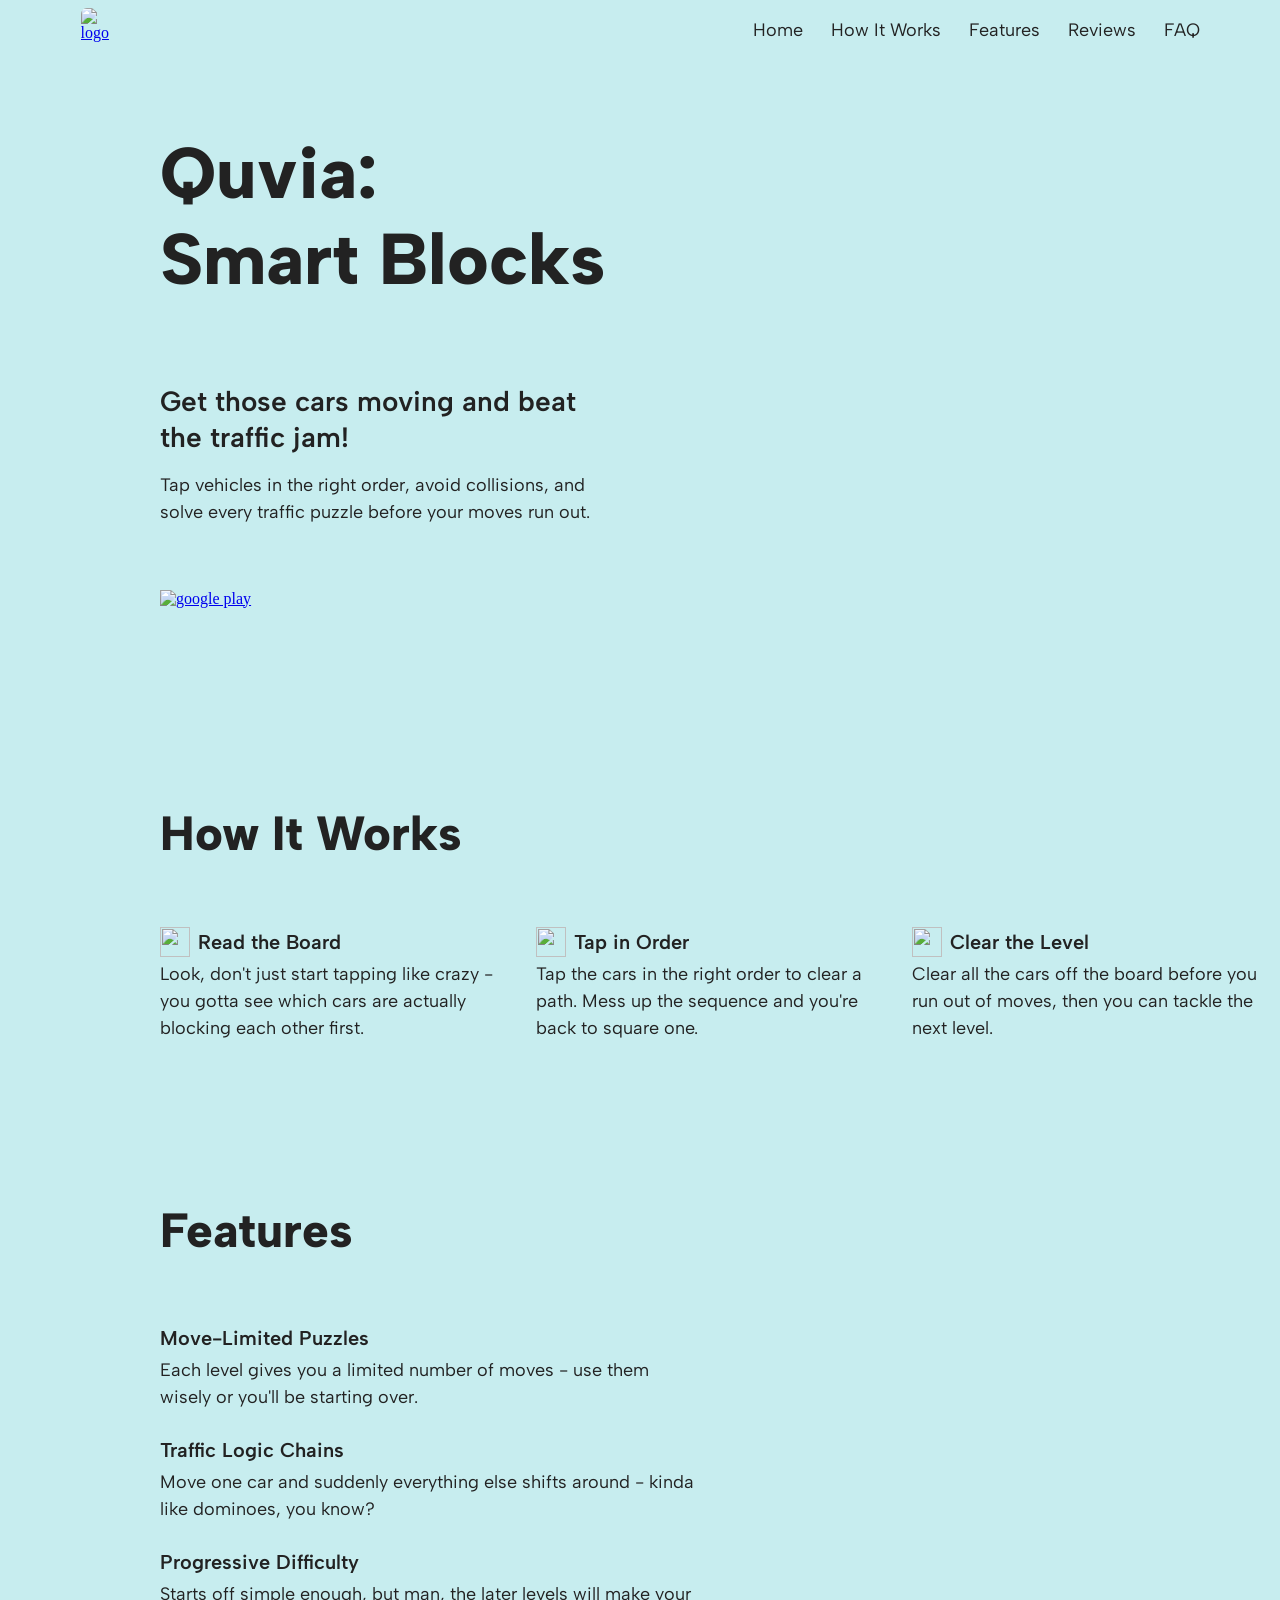
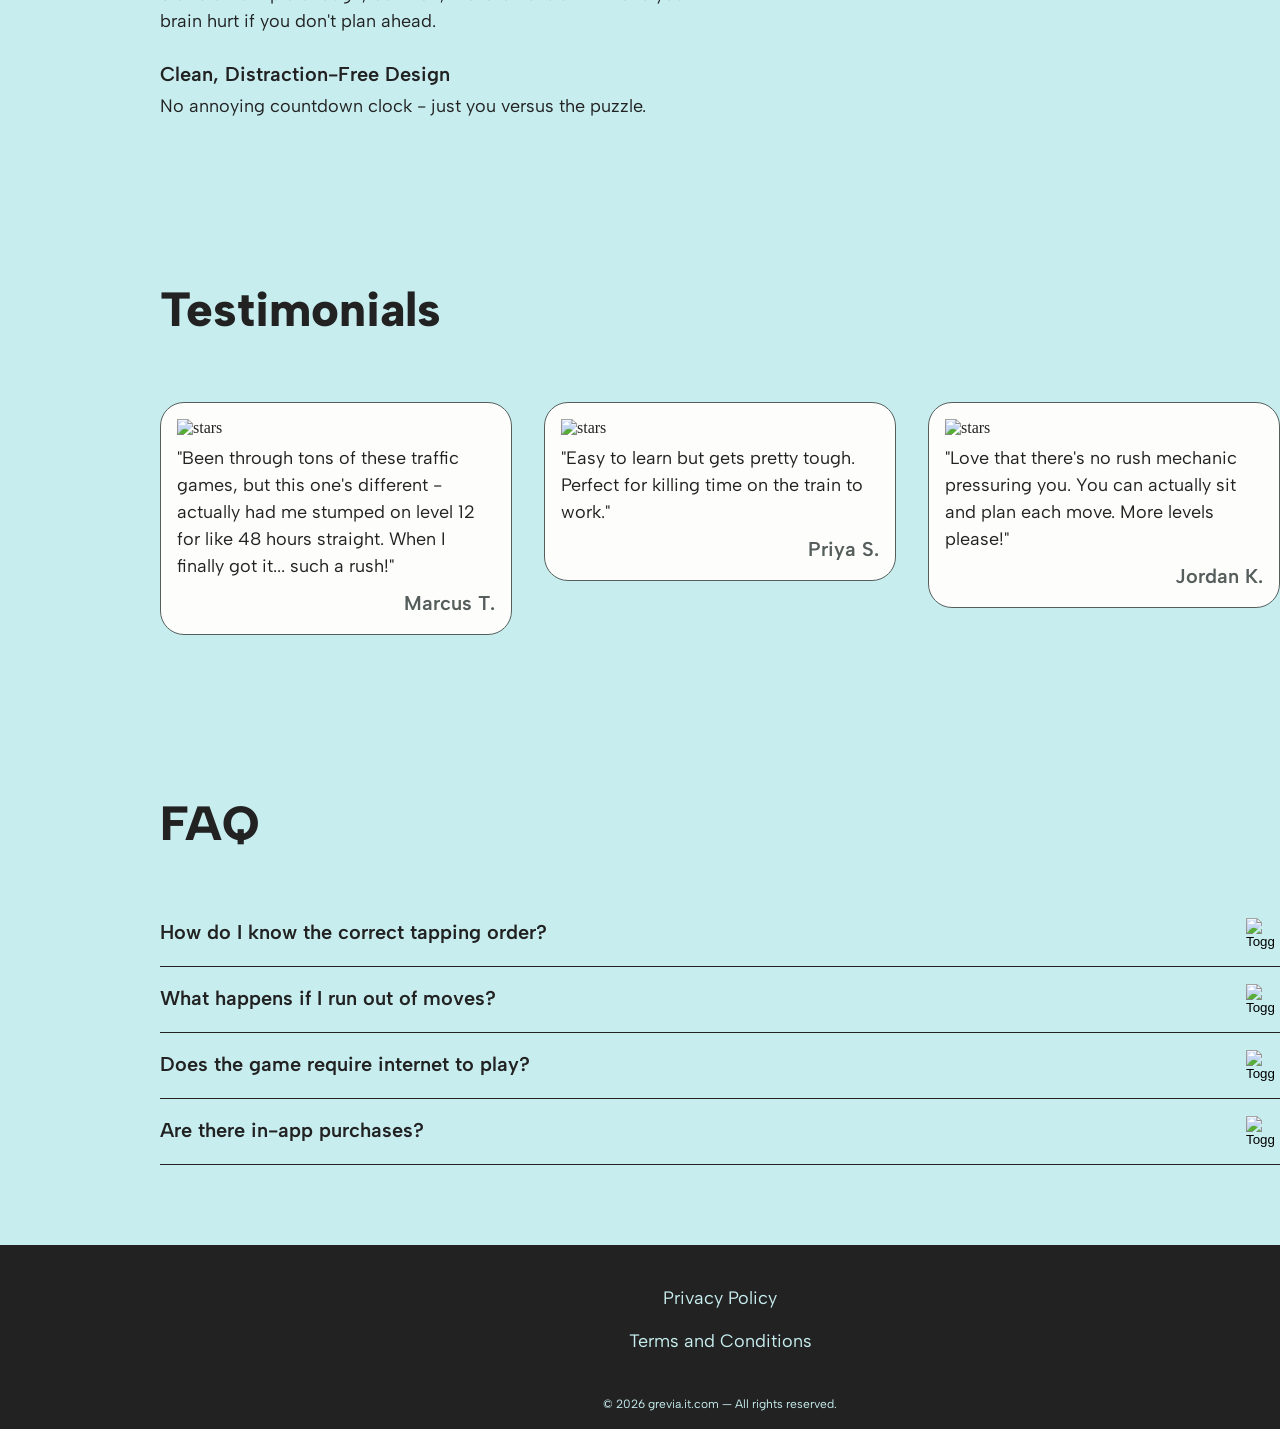
==== index.html @ b179e662 "1" ====
<!doctype html>
<html lang="en">
  <head>
    <meta charset="UTF-8" />
    <meta name="viewport" content="width=device-width, initial-scale=1.0" />
    <meta name="description" content="" />
    <title>Quvia: Smart Blocks</title>
    <link rel="icon" href="img/500x500.png" />

    <link rel="stylesheet" type="text/css" href="slick/slick.css" />
    <link rel="stylesheet" href="css/main.css" />
  </head>

  <body>
    <header class="p-k-header">
      <div class="p-k-header-background"></div>
      <nav class="p-k-navigation">
        <ul class="p-k-navigation-list">
          <li class="p-k-navigation-item">
            <a href="/">
              <img
                class="p-k-title-img p-k-navigation-img"
                alt="logo"
                src="img/500x500.png"
                style="width: 44px; height: 44px; border-radius: 6px"
              />
            </a>
          </li>
          <li class="p-k-navigation-item">
            <a href="/" class="p-k-navigation-link">Home</a>
          </li>
          <li class="p-k-navigation-item">
            <a href="/#why" class="p-k-navigation-link">How It Works</a>
          </li>
          <li class="p-k-navigation-item">
            <a href="/#about" class="p-k-navigation-link">Features</a>
          </li>

          <li class="p-k-navigation-item">
            <a href="/#reviews" class="p-k-navigation-link">Reviews</a>
          </li>
          <li class="p-k-navigation-item">
            <a href="/#faq" class="p-k-navigation-link">FAQ</a>
          </li>
        </ul>

        <div class="p-k-header-button-wrapper">
          <a href="/" class="p-k-policy-terms-header-icon-menu">
            <img
              href="/"
              class="p-k-title-img"
              alt="logo"
              src="img/500x500.png"
              style="width: 44px; height: 44px; border-radius: 6px"
            />
          </a>

          <button type="button" class="p-k-header-icon-button" data-menu-button>
            <svg
              class="p-k-header-icon p-k-header-icon-menu"
              width="64"
              height="64"
              viewBox="0 0 64 64"
              fill="none"
              xmlns="http://www.w3.org/2000/svg"
            >
              <path
                d="M44 40L20 40"
                stroke="#222222"
                stroke-width="2"
                stroke-linecap="round"
              />
              <path
                d="M44 32L20 32"
                stroke="#222222"
                stroke-width="2"
                stroke-linecap="round"
              />
              <path
                d="M44 24L20 24"
                stroke="#222222"
                stroke-width="2"
                stroke-linecap="round"
              />
            </svg>

            <svg
              class="p-k-header-icon p-k-header-icon-close"
              width="64"
              height="64"
              viewBox="0 0 64 64"
              fill="none"
              xmlns="http://www.w3.org/2000/svg"
            >
              <path
                d="M44 40L20 40"
                stroke="#222222"
                stroke-width="2"
                stroke-linecap="round"
              />
              <path
                d="M44 32L20 32"
                stroke="#222222"
                stroke-width="2"
                stroke-linecap="round"
              />
              <path
                d="M44 24L20 24"
                stroke="#222222"
                stroke-width="2"
                stroke-linecap="round"
              />
            </svg>
          </button>
        </div>
      </nav>
    </header>

    <main>
      <section class="p-k-home" id="home">
        <div class="p-k-home-container">
          <div class="p-k-home-container-top">
            <h1 class="p-k-home-title">
              Quvia: <br />
              Smart Blocks
            </h1>
            <p class="p-k-home-text">
              Get those cars moving and beat the traffic jam!
            </p>
            <p class="p-k-home-text-two">
              Tap vehicles in the right order, avoid collisions, and solve every
              traffic puzzle before your moves run out.
            </p>
            <a
              href="https://play.google.com/store/apps/details?id=com.OpenProgramming.Quvia"
              target="_blank"
            >
              <img
                class="p-k-home-link"
                src="./img/Store Download Button.png"
                alt="google play"
              />
            </a>
          </div>
        </div>
      </section>
      <article class="p-k-why" id="why">
        <span style="display: none"
          >Generated: 2026-06-7, Hash: p-k-qk-p-k-39fd7x</span
        >

        <div class="p-k-why-container">
          <h2 class="p-k-about-title">How It Works</h2>
          <dl class="p-k-why-list">
            <div class="p-k-why-item">
              <dt class="p-k-why-text">
                <img
                  class="p-k-why-text-bold"
                  src="/img/Car icon.png"
                  alt=""
                />Read the Board
              </dt>
              <dd class="p-k-why-text-two">
                Look, don't just start tapping like crazy - you gotta see which
                cars are actually blocking each other first.
              </dd>
            </div>
            <div class="p-k-why-item">
              <dt class="p-k-why-text">
                <img
                  class="p-k-why-text-bold"
                  src="/img/Car icon.png"
                  alt=""
                />Tap in Order
              </dt>
              <dd class="p-k-why-text-two">
                Tap the cars in the right order to clear a path. Mess up the
                sequence and you're back to square one.
              </dd>
            </div>
            <div class="p-k-why-item">
              <dt class="p-k-why-text">
                <img
                  class="p-k-why-text-bold"
                  src="/img/Car icon.png"
                  alt=""
                />Clear the Level
              </dt>
              <dd class="p-k-why-text-two">
                Clear all the cars off the board before you run out of moves,
                then you can tackle the next level.
              </dd>
            </div>
          </dl>
        </div>
      </article>
      <section class="p-k-about" id="about">
        <div class="p-k-about-container">
          <h2 class="p-k-about-title">Features</h2>
          <ul class="p-k-about-list">
            <li class="p-k-about-item">
              <p class="p-k-about-text">Move-Limited Puzzles</p>
              <p class="p-k-about-text-bold">
                Each level gives you a limited number of moves - use them wisely
                or you'll be starting over.
              </p>
            </li>
            <li class="p-k-about-item">
              <p class="p-k-about-text">Traffic Logic Chains</p>
              <p class="p-k-about-text-bold">
                Move one car and suddenly everything else shifts around - kinda
                like dominoes, you know?
              </p>
            </li>
            <li class="p-k-about-item">
              <p class="p-k-about-text">Progressive Difficulty</p>
              <p class="p-k-about-text-bold">
                Starts off simple enough, but man, the later levels will make
                your brain hurt if you don't plan ahead.
              </p>
            </li>
            <li class="p-k-about-item">
              <p class="p-k-about-text">Clean, Distraction-Free Design</p>
              <p class="p-k-about-text-bold">
                No annoying countdown clock - just you versus the puzzle.
              </p>
            </li>
          </ul>
        </div>
      </section>

      <section class="p-k-reviews" id="reviews">
        <div class="p-k-reviews-container">
          <h2 class="p-k-about-title">Testimonials</h2>
          <div class="p-k-reviews-list">
            <div class="p-k-reviews-item">
              <figure>
                <img
                  class="p-k-reviews-img"
                  src="/img/Review Rating.png"
                  alt="stars"
                />
              </figure>

              <p class="p-k-reviews-text-bold">
                "Been through tons of these traffic games, but this one's
                different - actually had me stumped on level 12 for like 48
                hours straight. When I finally got it... such a rush!"
              </p>

              <p class="p-k-reviews-text">Marcus T.</p>
            </div>
            <div class="p-k-reviews-item">
              <figure>
                <img
                  class="p-k-reviews-img"
                  src="/img/Review Rating.png"
                  alt="stars"
                />
              </figure>

              <p class="p-k-reviews-text-bold">
                "Easy to learn but gets pretty tough. Perfect for killing time
                on the train to work."
              </p>

              <p class="p-k-reviews-text">Priya S.</p>
            </div>
            <div class="p-k-reviews-item">
              <figure>
                <img
                  class="p-k-reviews-img"
                  src="/img/Review Rating.png"
                  alt="stars"
                />
              </figure>

              <p class="p-k-reviews-text-bold">
                "Love that there's no rush mechanic pressuring you. You can
                actually sit and plan each move. More levels please!"
              </p>

              <p class="p-k-reviews-text">Jordan K.</p>
            </div>
          </div>
        </div>
      </section>

      <section class="p-k-faq" id="faq">
        <div class="p-k-faq-container">
          <h2 class="p-k-about-title">FAQ</h2>
          <ul class="p-k-faq-list">
            <li class="p-k-faq-item">
              <div class="p-k-faq-question" onclick="toggleAnswer(this)">
                <span>How do I know the correct tapping order?</span>
                <button class="p-k-toggle-button">
                  <img src="/img/1 (1).png" alt="Toggle" />
                </button>
              </div>
              <div class="p-k-faq-answer">
                Nope, no hints here - you're on your own to figure out which
                car's in whose way. Trial and error is part of the learning.
              </div>
            </li>
            <li class="p-k-faq-item">
              <div class="p-k-faq-question" onclick="toggleAnswer(this)">
                <span>What happens if I run out of moves?</span>
                <button class="p-k-toggle-button">
                  <img src="/img/1 (1).png" alt="Toggle" />
                </button>
              </div>
              <div class="p-k-faq-answer">
                Just starts over and you can give it another shot - no big deal,
                nothing lost.
              </div>
            </li>
            <li class="p-k-faq-item">
              <div class="p-k-faq-question" onclick="toggleAnswer(this)">
                <span>Does the game require internet to play?</span>
                <button class="p-k-toggle-button">
                  <img src="/img/1 (1).png" alt="Toggle" />
                </button>
              </div>
              <div class="p-k-faq-answer">
                Quvia is designed for on-the-go play and works fully offline
                once downloaded.
              </div>
            </li>
            <li class="p-k-faq-item">
              <div class="p-k-faq-question" onclick="toggleAnswer(this)">
                <span>Are there in-app purchases?</span>
                <button class="p-k-toggle-button">
                  <img src="/img/1 (1).png" alt="Toggle" />
                </button>
              </div>
              <div class="p-k-faq-answer">
                The core puzzle experience is free to play. Check the app
                listing for the latest details on any optional content.
              </div>
            </li>
          </ul>
        </div>
      </section>
    </main>
    <footer class="p-k-footer" style="margin: auto; background: #222222">
      <div class="p-k-footer-container">
        <div class="p-k-footer-wrapper">
          <a class="p-k-footer-text" href="/policy.html">Privacy Policy</a>
          <a class="p-k-footer-text" href="/terms.html"
            >Terms and Conditions
          </a>
        </div>
        <p class="p-k-footer-copyright">
          © 2026 grevia.it.com — All rights reserved.
        </p>
      </div>
    </footer>
    <script src="js/mobile-menu.js"></script>
    <script src="js/jquery-loc-p-k-0.js"></script>
    <script type="text/javascript" src="slick/slick.min.js"></script>
    <script src="js/slick.js"></script>
  </body>
</html>
---- css/main.css ----
@import url("https://fonts.googleapis.com/css2?family=Albert+Sans:ital,wght@0,100..900;1,100..900&display=swap");

*,
*::before,
*::after {
  box-sizing: border-box;
}
html {
  scroll-behavior: smooth;
}

body {
  margin: 0;
  background: #c7edef;

  color: #222222;
}

h1,
h2,
h3,
h4,
h5,
h6,
p {
  margin: 0;
}

ul,
ol {
  margin: 0;
  padding: 0;
  list-style: none;
}
dl,
dt,
dd {
  margin: 0;
  padding: 0;
}
img {
  display: block;
  height: auto;
}
figure {
  margin: 0;
  padding: 0;
  border: 0;
}
.list {
  list-style: none;
}

button,
a {
  cursor: pointer;
}

.button:hover {
  scale: 120%;
}

.p-k-header.is-open .p-k-header-background {
  left: 0;
}
.p-k-header-button-wrapper {
  margin-left: auto;
}
.p-k-header-icon {
  display: none;
}

.p-k-header-icon-button {
  display: -webkit-box;
  display: -ms-flexbox;
  display: flex;
  background-color: transparent;
  border: none;
  border-radius: 50%;
}
.p-k-navigation-list.is-open {
  right: 0;
}
.p-k-header-icon-menu {
  display: block;
}

.p-k-header-icon-button.is-open .p-k-header-icon-menu {
  display: none;
}

.p-k-header-icon-button.is-open .p-k-header-icon-close {
  display: block;
}

.p-k-header {
  position: fixed;
  width: 100%;
  z-index: 5;
  transition: background-color 0.3s ease;
  background: transparent;
  display: flex;
  height: 80px;
  background: #c7edef;
}

.p-k-header-background {
  position: absolute;
  top: 0;
  right: 0;
  bottom: 0;
  left: 100%;
  z-index: -1;
  transition: left 0.3s ease;
  background: #c7edef;
}
.p-k-header.is-open .p-k-header-background {
  left: 0;
}
.p-k-header-button-wrapper {
  margin-right: auto;
  display: flex;
  align-items: center;
  justify-content: space-between;
}

.p-k-header-icon-menu {
  display: block;
}

.p-k-header-icon-button.is-open .p-k-header-icon-menu {
  display: none;
}

.p-k-header-icon-button.is-open .p-k-header-icon-close {
  display: block;
}

.p-k-navigation {
  display: -ms-flexbox;
  -webkit-box-orient: vertical;
  -webkit-box-direction: normal;
  -ms-flex-direction: column;
  flex-direction: column;
  -webkit-box-align: center;
  -ms-flex-align: center;
  align-items: center;
  -webkit-box-flex: 1;
  -ms-flex: 1;
  flex: 1;
  padding: 8px 16px;
  position: relative;
}

.p-k-navigation-list {
  display: flex;
  flex-direction: column;
  align-items: center;
  position: absolute;
  top: 100%;
  right: -100%;
  width: 100%;
  height: auto;
  transition: 0.3s;
  z-index: 999;

  border-radius: 16px;

  padding-top: 16px;
  padding-bottom: 60px;

  gap: 28px;
  background: #c7edef;
}

.p-k-navigation-list.is-open {
  right: 0;
}

.p-k-navigation-link {
  transition: all 0.3s ease-in-out;
  text-decoration: none;
  color: #222222;
  font-family: Albert Sans;
  font-weight: 600;
  font-style: SemiBold;
  font-size: 24px;
  leading-trim: NONE;
  line-height: 130%;
  letter-spacing: 0%;
}

.p-k-navigation-link:hover,
.p-k-navigatioт-link:focus {
  color: #fbc119;
}

.p-k-header.is-open {
  background-color: transparent;
}

.p-k-navigation-img {
  display: none;
}

@media screen and (min-width: 1203px) {
  .p-k-navigation-img {
    display: block;
    margin-right: 600px;
  }
  .p-k-policy-terms-header-icon-menu {
    display: none;
  }
  .p-k-header-button-wrapper {
    display: none;
  }
  .p-k-header {
    width: 100%;
    height: 60px;
    padding: 0;
    display: flex;
    align-items: center;
    justify-content: center;
    z-index: 1000;
  }

  .p-k-header-icon-button {
    display: none;
  }
  .p-k-navigation {
    display: flex;
    flex-direction: row;
    flex: 1;
    padding: 0;
    width: 1440px;
    padding: 0 0px;
    margin: auto;
  }

  .p-k-navigation-list {
    background-color: transparent;
    flex-direction: row;
    display: flex;
    position: static;
    width: 1440px;
    margin: auto;
    padding-block: 0;
    flex: 1;
    gap: 28px;
    height: 0px;
    display: flex;
    justify-content: center;
    align-items: center;
    justify-content: center;
    padding: 0;
  }

  .p-k-navigation-link {
    font-family: Albert Sans;
    font-weight: 400;
    font-style: Regular;
    font-size: 18px;
    leading-trim: NONE;
    line-height: 150%;
    letter-spacing: 0%;
  }

  .p-k-navigation-item-desk {
    display: none;
  }
}

.p-k-home-container {
  width: 375px;
  height: 812px;
  background-repeat: no-repeat;
  background-size: cover;
  background-position: top;
  background-image: url("/img/Hero.png");
  padding: 100px 16px 0px;
  margin: auto;
}
.p-k-home-title {
  font-family: Albert Sans;
  font-weight: 800;
  font-style: ExtraBold;
  font-size: 52px;
  leading-trim: NONE;
  line-height: 120%;
  letter-spacing: 0%;
}
.p-k-home-text {
  font-family: Albert Sans;
  font-weight: 600;
  font-style: SemiBold;
  font-size: 24px;
  leading-trim: NONE;
  line-height: 130%;
  letter-spacing: 0%;

  padding: 40px 0 16px;
}
.p-k-home-text-two {
  font-family: Albert Sans;
  font-weight: 400;
  font-style: Regular;
  font-size: 16px;
  leading-trim: NONE;
  line-height: 150%;
  letter-spacing: 0%;

  padding-bottom: 277px;
}
.p-k-home-link {
  width: 180px;
  margin: auto;
  transition: all 0.3s ease-in-out;
}

.p-k-home-link:hover {
  transform: scale(1.1);
}

@media screen and (min-width: 1203px) {
  .p-k-home-container {
    width: 1440px;
    height: 725px;
    background-repeat: no-repeat;
    background-size: cover;
    background-position: top;
    background-image: url("/img/Hero\ \(1\).png");
    padding: 130px 832px 0px 160px;
    margin: auto;
  }

  .p-k-home-title {
    font-family: Albert Sans;
    font-weight: 800;
    font-style: ExtraBold;
    font-size: 72px;
    leading-trim: NONE;
    line-height: 120%;
    letter-spacing: 0%;
  }

  .p-k-home-text {
    font-family: Albert Sans;
    font-weight: 600;
    font-style: SemiBold;
    font-size: 28px;
    leading-trim: NONE;
    line-height: 130%;
    letter-spacing: 0%;

    padding: 80px 0px 16px;
  }
  .p-k-home-text-two {
    font-family: Albert Sans;
    font-weight: 400;
    font-style: Regular;
    font-size: 18px;
    leading-trim: NONE;
    line-height: 150%;
    letter-spacing: 0%;

    padding-bottom: 64px;
  }
  .p-k-home-link {
    margin: 0;
    transition: all 0.3s ease-in-out;
  }
}

.p-k-about-container {
  width: 375px;
  height: 1086px;
  background-repeat: no-repeat;
  background-size: cover;
  background-position: top;
  background-image: url("/img/Features.png");
  padding: 60px 16px 0px;
  margin: auto;
}
.p-k-about-title {
  font-family: Albert Sans;
  font-weight: 800;
  font-style: ExtraBold;
  font-size: 36px;
  leading-trim: NONE;
  line-height: 120%;
  letter-spacing: 0%;
}
.p-k-about-list {
  display: flex;
  flex-direction: column;
  gap: 24px;
  padding-top: 48px;
}
.p-k-about-text {
  font-family: Albert Sans;
  font-weight: 600;
  font-style: SemiBold;
  font-size: 18px;
  leading-trim: NONE;
  line-height: 150%;
  letter-spacing: 0%;
}

.p-k-about-text-bold {
  font-family: Albert Sans;
  font-weight: 400;
  font-style: Regular;
  font-size: 16px;
  leading-trim: NONE;
  line-height: 150%;
  letter-spacing: 0%;

  padding-top: 4px;
}

@media screen and (min-width: 1203px) {
  .p-k-about-container {
    width: 1440px;
    height: 679px;
    padding: 80px 736px 0 160px;
    background-image: url("/img/Features\ \(1\).png");
  }
  .p-k-about-title {
    font-family: Albert Sans;
    font-weight: 800;
    font-style: ExtraBold;
    font-size: 48px;
    leading-trim: NONE;
    line-height: 120%;
    letter-spacing: 0%;
  }
  .p-k-about-list {
    display: flex;
    flex-direction: column;
    gap: 24px;
    padding-top: 64px;
    width: 544px;
  }
  .p-k-about-text {
    font-family: Albert Sans;
    font-weight: 600;
    font-style: SemiBold;
    font-size: 20px;
    leading-trim: NONE;
    line-height: 150%;
    letter-spacing: 0%;
  }

  .p-k-about-text-bold {
    font-family: Albert Sans;
    font-weight: 400;
    font-style: Regular;
    font-size: 18px;
    leading-trim: NONE;
    line-height: 150%;
    letter-spacing: 0%;

    padding-top: 4px;
  }
}

.p-k-why-container {
  width: 375px;
  margin: auto;

  padding: 60px 16px;
}
.p-k-why-list {
  padding-top: 48px;
  display: flex;
  flex-direction: column;
  gap: 24px;
}
.p-k-why-item {
  display: flex;
  flex-direction: column;
  gap: 4px;
}

.p-k-why-text-bold {
  width: 30px;
  height: 30px;
}
.p-k-why-text {
  font-family: Albert Sans;
  font-weight: 600;
  font-style: SemiBold;
  font-size: 18px;
  leading-trim: NONE;
  line-height: 150%;
  letter-spacing: 0%;

  display: flex;
  align-items: center;
  gap: 8px;
}
.p-k-why-text-two {
  font-family: Albert Sans;
  font-weight: 400;
  font-style: Regular;
  font-size: 16px;
  leading-trim: NONE;
  line-height: 150%;
  letter-spacing: 0%;
}

@media screen and (min-width: 1203px) {
  .p-k-why-container {
    width: 1440px;

    padding: 80px 160px;
  }
  .p-k-why-list {
    padding-top: 64px;
    flex-direction: row;
  }

  .p-k-why-text {
    font-family: Albert Sans;
    font-weight: 600;
    font-style: SemiBold;
    font-size: 20px;
    leading-trim: NONE;
    line-height: 150%;
    letter-spacing: 0%;
  }
  .p-k-why-text-two {
    font-family: Albert Sans;
    font-weight: 400;
    font-style: Regular;
    font-size: 18px;
    leading-trim: NONE;
    line-height: 150%;
    letter-spacing: 0%;
    width: 352px;
  }
}

.p-k-reviews-container {
  margin: auto;
  padding: 60px 16px;
  width: 375px;
}
.p-k-reviews-list {
  padding-top: 48px;
}

.p-k-reviews-item {
  margin: 0 8px auto;
  border: 1px solid #555e5c;
  width: 300px;
  background: #fdfefb;
  padding: 16px;

  border-radius: 24px;
}

.p-k-reviews-img {
  height: 18px;
}
.p-k-reviews-text-bold {
  font-family: Albert Sans;
  font-weight: 400;
  font-style: Regular;
  font-size: 16px;
  leading-trim: NONE;
  line-height: 150%;
  letter-spacing: 0%;

  padding: 8px 0;
}

.p-k-reviews-text {
  font-family: Albert Sans;
  font-weight: 600;
  font-style: SemiBold;
  font-size: 18px;
  leading-trim: NONE;
  line-height: 150%;
  letter-spacing: 0%;
  text-align: right;

  color: #555e5c;
}

@media screen and (min-width: 1203px) {
  .p-k-reviews-container {
    margin: auto;
    padding: 80px 160px;
    width: 1440px;
  }
  .p-k-reviews-list {
    padding-top: 64px;
  }

  .p-k-reviews-item {
    margin: 0 16px auto;
    width: 352px;
  }

  .p-k-reviews-text-bold {
    font-family: Albert Sans;
    font-weight: 400;
    font-style: Regular;
    font-size: 18px;
    leading-trim: NONE;
    line-height: 150%;
    letter-spacing: 0%;
  }

  .p-k-reviews-text {
    font-family: Albert Sans;
    font-weight: 600;
    font-style: SemiBold;
    font-size: 20px;
    leading-trim: NONE;
    line-height: 150%;
    letter-spacing: 0%;
    text-align: right;
  }
}

.p-k-faq-container {
  padding: 60px 16px;
  width: 375px;
  margin: auto;
}
.p-k-faq-list {
  padding-top: 48px;
  display: flex;
  flex-direction: column;
  gap: 16px;
}

.p-k-faq-item {
  padding-bottom: 16px;
  border-bottom: 1px solid #222222;
}

.p-k-faq-question {
  display: flex;
  align-items: start;
  justify-content: space-between;
  font-family: Albert Sans;
  font-weight: 600;
  font-style: SemiBold;
  font-size: 18px;
  leading-trim: NONE;
  line-height: 150%;
  letter-spacing: 0%;
}

.p-k-faq-answer {
  font-family: Albert Sans;
  font-weight: 400;
  font-style: Regular;
  font-size: 16px;
  leading-trim: NONE;
  line-height: 150%;
  letter-spacing: 0%;
  color: #555e5c;
}
.p-k-toggle-button {
  background: none;
  border: none;
  cursor: pointer;
}

.p-k-toggle-button img {
  width: 28px;
  transition: transform 0.3s ease;
}
.p-k-faq-answer {
  max-height: 0;
  overflow: hidden;
  transition:
    max-height 0.4s ease,
    opacity 0.4s ease;
  opacity: 0;
}

.p-k-faq-answer.open {
  max-height: 200px;
  opacity: 1;
  padding-top: 8px;
}

.p-k-toggle-button img.rotated {
  transform: rotate(180deg);
}
@media screen and (min-width: 1203px) {
  .p-k-faq-container {
    padding: 80px 160px;
    width: 1440px;

    margin: auto;
  }
  .p-k-faq-list {
    padding-top: 64px;
  }

  .p-k-faq-question {
    font-family: Albert Sans;
    font-weight: 600;
    font-style: SemiBold;
    font-size: 20px;
    leading-trim: NONE;
    line-height: 150%;
    letter-spacing: 0%;
  }

  .p-k-faq-answer {
    font-family: Albert Sans;
    font-weight: 400;
    font-style: Regular;
    font-size: 18px;
    leading-trim: NONE;
    line-height: 150%;
    letter-spacing: 0%;
  }
}
.p-k-policy-terms-container {
  padding: 120px 16px 40px;
  width: 375px;
  margin: auto;

  font-family: Albert Sans;
  font-weight: 400;
  font-style: Regular;
  font-size: 16px;
  leading-trim: NONE;
  line-height: 150%;
  letter-spacing: 0%;
}

.p-k-policy-terms-container h1 {
  margin-bottom: 20px;
  font-family: Albert Sans;
  font-weight: 800;
  font-style: ExtraBold;
  font-size: 36px;
  leading-trim: NONE;
  line-height: 120%;
  letter-spacing: 0%;
}
.p-k-policy-terms-container h2 {
  margin: 20px 0;
  font-family: Albert Sans;
  font-weight: 600;
  font-style: SemiBold;
  font-size: 24px;
  leading-trim: NONE;
  line-height: 130%;
  letter-spacing: 0%;
}

.p-k-policy-terms-container ul {
  list-style-type: disc;
  margin-left: 20px;
}
.p-k-policy-terms-container a {
  text-decoration: none;
  color: #222222;
}

@media screen and (min-width: 1203px) {
  .p-k-policy-terms-container {
    padding: 140px 160px 80px;
    width: 1440px;
    font-family: Albert Sans;
    font-weight: 400;
    font-style: Regular;
    font-size: 18px;
    leading-trim: NONE;
    line-height: 150%;
    letter-spacing: 0%;
  }
  .p-k-policy-terms-container h1 {
    font-family: Albert Sans;
    font-weight: 800;
    font-style: ExtraBold;
    font-size: 48px;
    leading-trim: NONE;
    line-height: 120%;
    letter-spacing: 0%;
  }
  .p-k-policy-terms-container h2 {
    font-family: Albert Sans;
    font-weight: 600;
    font-style: SemiBold;
    font-size: 28px;
    leading-trim: NONE;
    line-height: 130%;
    letter-spacing: 0%;
  }
}

.p-k-footer-container {
  width: 375px;
  padding: 40px 16px 16px;
  margin: auto;
  display: flex;
  flex-direction: column;
  color: #c7edef;
  gap: 40px;
}

.p-k-footer-wrapper {
  display: flex;
  flex-direction: column;
  gap: 16px;
}

.p-k-footer-text {
  text-decoration: none;
  color: inherit;
  font-family: Albert Sans;
  font-weight: 400;
  font-style: Regular;
  font-size: 16px;
  leading-trim: NONE;
  line-height: 150%;
  letter-spacing: 0%;
  text-align: center;
}

.p-k-footer-copyright {
  font-family: Albert Sans;
  font-weight: 400;
  font-style: Regular;
  font-size: 11px;
  leading-trim: NONE;
  line-height: 150%;
  letter-spacing: 0%;
  text-align: center;
}

@media screen and (min-width: 1203px) {
  .p-k-footer-container {
    width: 1440px;
    padding: 40px 160px 16px;
    gap: 40px;
  }

  .p-k-footer-text {
    font-family: Albert Sans;
    font-weight: 400;
    font-style: Regular;
    font-size: 18px;
    leading-trim: NONE;
    line-height: 150%;
    letter-spacing: 0%;
    text-align: center;
  }

  .p-k-footer-copyright {
    font-family: Albert Sans;
    font-weight: 400;
    font-style: Regular;
    font-size: 12px;
    leading-trim: NONE;
    line-height: 150%;
    letter-spacing: 0%;
    text-align: center;
  }
}
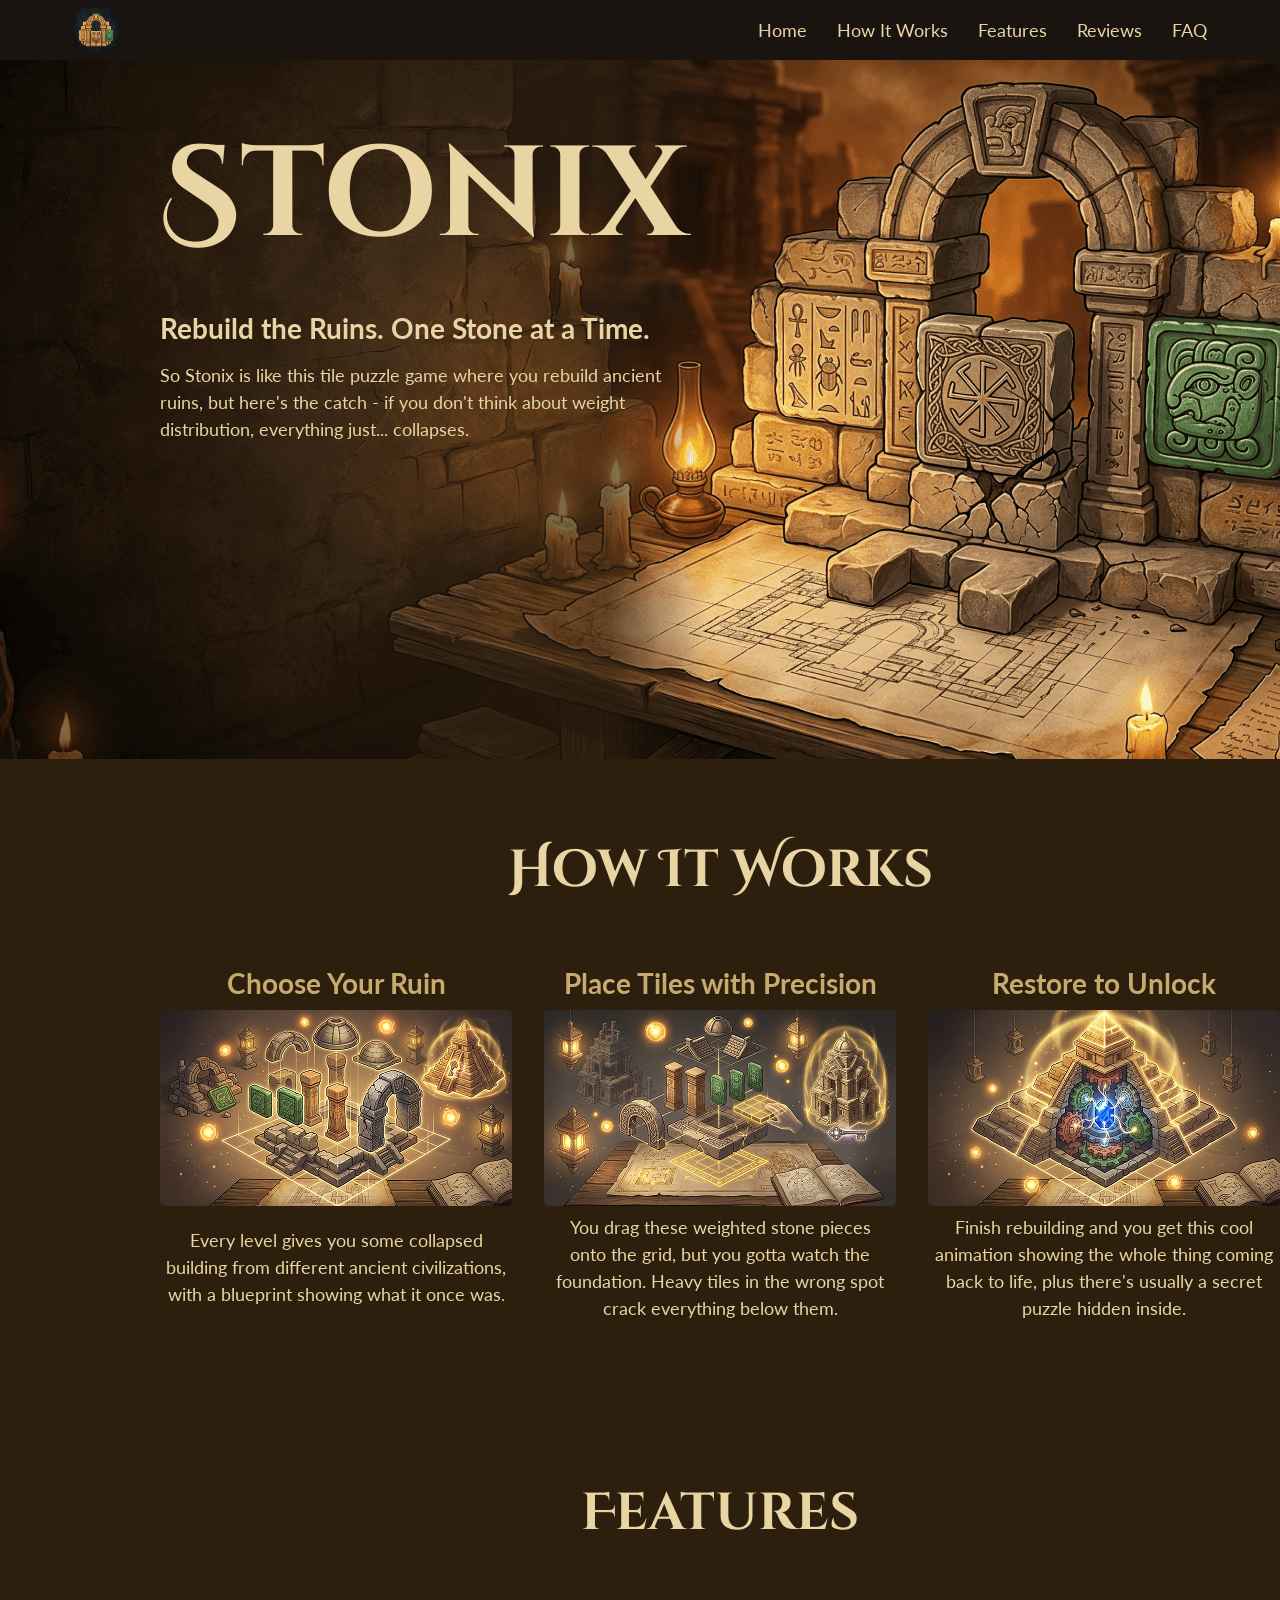
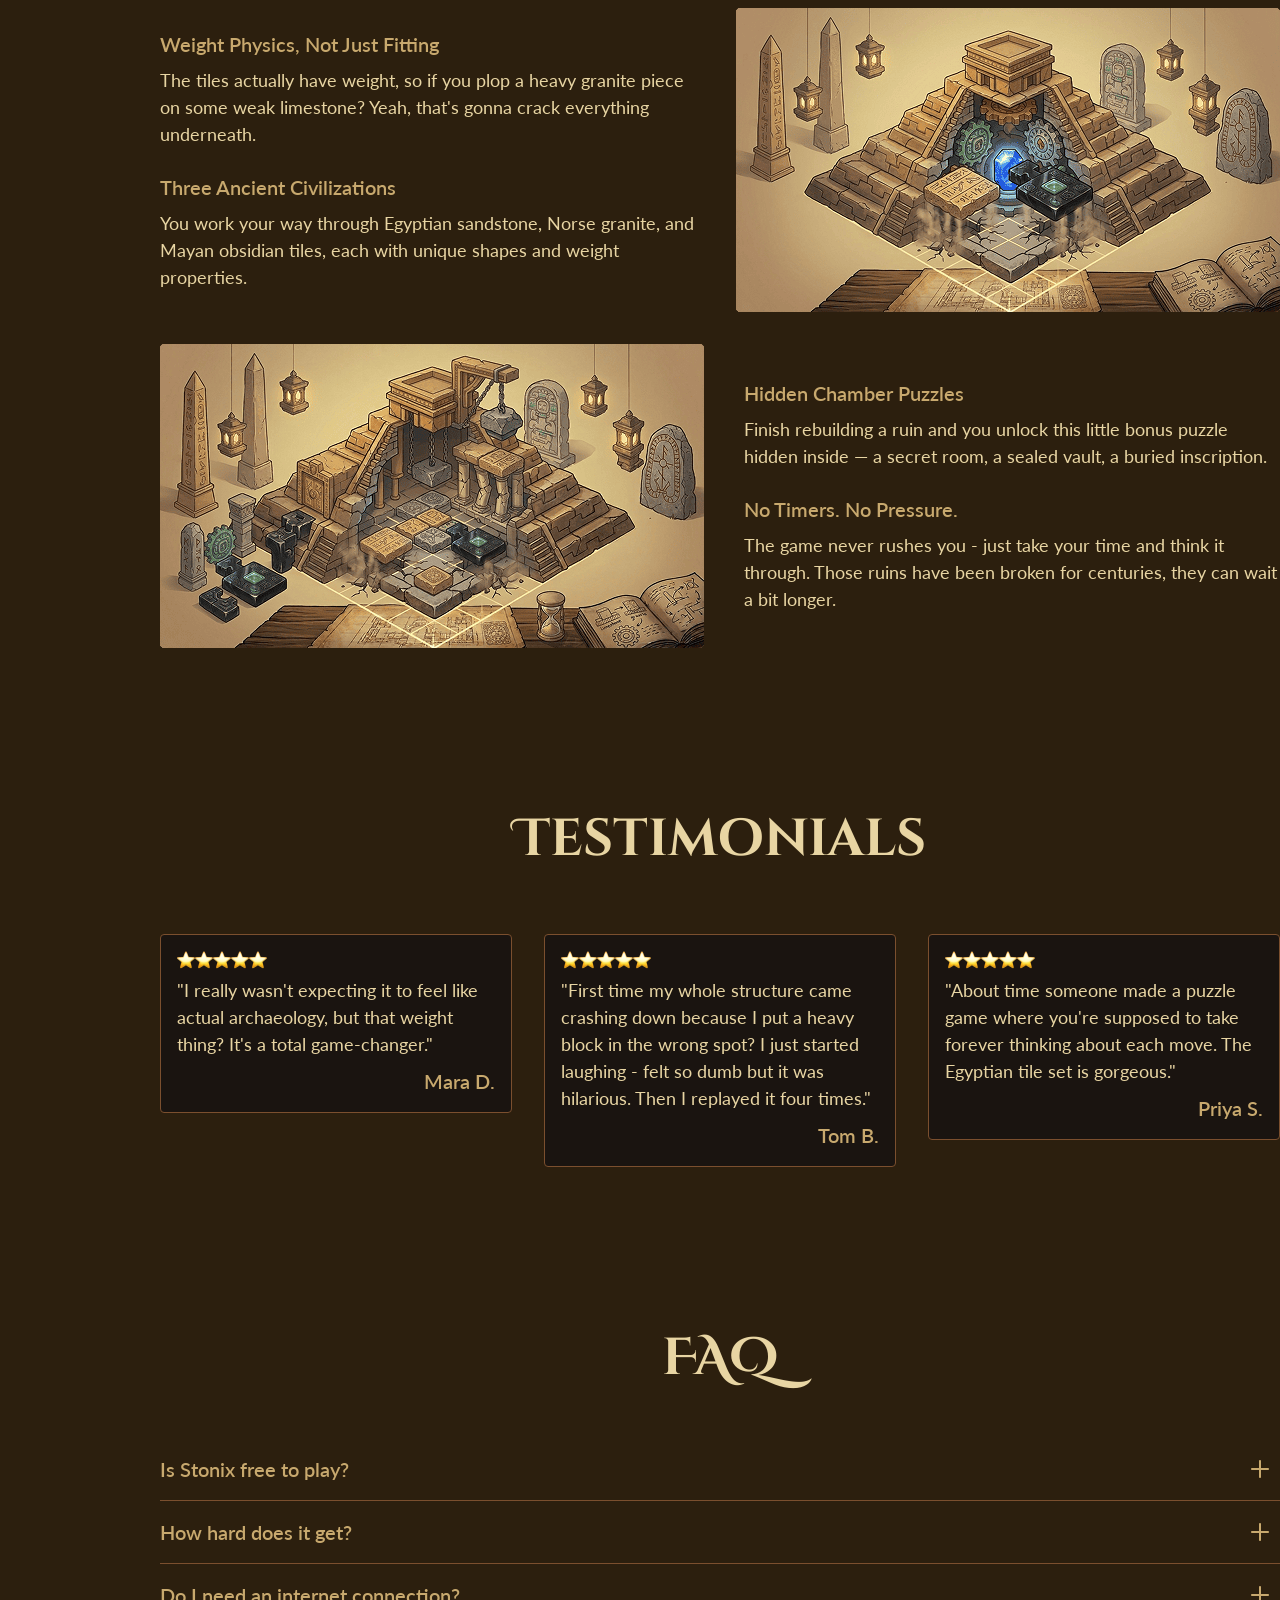
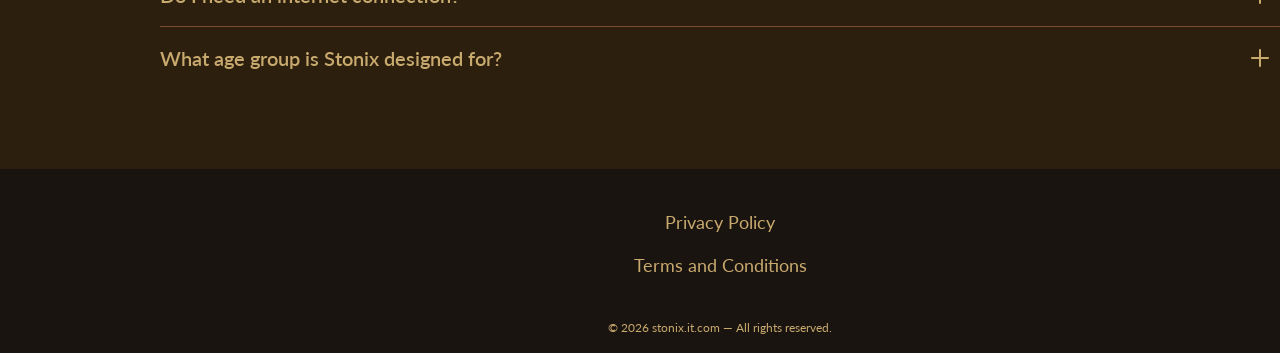
==== commit da70d186: "2" ====
--- a/index.html
+++ b/index.html
@@ -4,7 +4,7 @@
     <meta charset="UTF-8" />
     <meta name="viewport" content="width=device-width, initial-scale=1.0" />
     <meta name="description" content="" />
-    <title>Quvia: Smart Blocks</title>
+    <title>Stonix</title>
     <link rel="icon" href="img/500x500.png" />
 
     <link rel="stylesheet" type="text/css" href="slick/slick.css" />
@@ -12,52 +12,52 @@
   </head>
 
   <body>
-    <header class="p-k-header">
-      <div class="p-k-header-background"></div>
-      <nav class="p-k-navigation">
-        <ul class="p-k-navigation-list">
-          <li class="p-k-navigation-item">
+    <header class="p-l-header">
+      <div class="p-l-header-background"></div>
+      <nav class="p-l-navigation">
+        <ul class="p-l-navigation-list">
+          <li class="p-l-navigation-item">
             <a href="/">
               <img
-                class="p-k-title-img p-k-navigation-img"
+                class="p-l-title-img p-l-navigation-img"
                 alt="logo"
                 src="img/500x500.png"
-                style="width: 44px; height: 44px; border-radius: 6px"
+                style="width: 44px; height: 44px; border-radius: 10px"
               />
             </a>
           </li>
-          <li class="p-k-navigation-item">
-            <a href="/" class="p-k-navigation-link">Home</a>
-          </li>
-          <li class="p-k-navigation-item">
-            <a href="/#why" class="p-k-navigation-link">How It Works</a>
-          </li>
-          <li class="p-k-navigation-item">
-            <a href="/#about" class="p-k-navigation-link">Features</a>
-          </li>
-
-          <li class="p-k-navigation-item">
-            <a href="/#reviews" class="p-k-navigation-link">Reviews</a>
-          </li>
-          <li class="p-k-navigation-item">
-            <a href="/#faq" class="p-k-navigation-link">FAQ</a>
+          <li class="p-l-navigation-item">
+            <a href="/" class="p-l-navigation-link">Home</a>
+          </li>
+          <li class="p-l-navigation-item">
+            <a href="/#why" class="p-l-navigation-link">How It Works</a>
+          </li>
+          <li class="p-l-navigation-item">
+            <a href="/#about" class="p-l-navigation-link">Features</a>
+          </li>
+
+          <li class="p-l-navigation-item">
+            <a href="/#reviews" class="p-l-navigation-link">Reviews</a>
+          </li>
+          <li class="p-l-navigation-item">
+            <a href="/#faq" class="p-l-navigation-link">FAQ</a>
           </li>
         </ul>
 
-        <div class="p-k-header-button-wrapper">
-          <a href="/" class="p-k-policy-terms-header-icon-menu">
+        <div class="p-l-header-button-wrapper">
+          <a href="/" class="p-l-policy-terms-header-icon-menu">
             <img
               href="/"
-              class="p-k-title-img"
+              class="p-l-title-img"
               alt="logo"
               src="img/500x500.png"
-              style="width: 44px; height: 44px; border-radius: 6px"
+              style="width: 44px; height: 44px; border-radius: 10px"
             />
           </a>
 
-          <button type="button" class="p-k-header-icon-button" data-menu-button>
+          <button type="button" class="p-l-header-icon-button" data-menu-button>
             <svg
-              class="p-k-header-icon p-k-header-icon-menu"
+              class="p-l-header-icon p-l-header-icon-menu"
               width="64"
               height="64"
               viewBox="0 0 64 64"
@@ -66,26 +66,26 @@
             >
               <path
                 d="M44 40L20 40"
-                stroke="#222222"
+                stroke="#E8D5A3"
                 stroke-width="2"
                 stroke-linecap="round"
               />
               <path
                 d="M44 32L20 32"
-                stroke="#222222"
+                stroke="#E8D5A3"
                 stroke-width="2"
                 stroke-linecap="round"
               />
               <path
                 d="M44 24L20 24"
-                stroke="#222222"
+                stroke="#E8D5A3"
                 stroke-width="2"
                 stroke-linecap="round"
               />
             </svg>
 
             <svg
-              class="p-k-header-icon p-k-header-icon-close"
+              class="p-l-header-icon p-l-header-icon-close"
               width="64"
               height="64"
               viewBox="0 0 64 64"
@@ -94,19 +94,19 @@
             >
               <path
                 d="M44 40L20 40"
-                stroke="#222222"
+                stroke="#E8D5A3"
                 stroke-width="2"
                 stroke-linecap="round"
               />
               <path
                 d="M44 32L20 32"
-                stroke="#222222"
+                stroke="#E8D5A3"
                 stroke-width="2"
                 stroke-linecap="round"
               />
               <path
                 d="M44 24L20 24"
-                stroke="#222222"
+                stroke="#E8D5A3"
                 stroke-width="2"
                 stroke-linecap="round"
               />
@@ -117,246 +117,231 @@
     </header>
 
     <main>
-      <section class="p-k-home" id="home">
-        <div class="p-k-home-container">
-          <div class="p-k-home-container-top">
-            <h1 class="p-k-home-title">
-              Quvia: <br />
-              Smart Blocks
-            </h1>
-            <p class="p-k-home-text">
-              Get those cars moving and beat the traffic jam!
+      <section class="p-l-home" id="home">
+        <div class="p-l-home-container">
+          <div class="p-l-home-container-top">
+            <h1 class="p-l-home-title">Stonix</h1>
+            <p class="p-l-home-text">Rebuild the Ruins. One Stone at a Time.</p>
+            <p class="p-l-home-text-two">
+              So Stonix is like this tile puzzle game where you rebuild ancient
+              ruins, but here's the catch - if you don't think about weight
+              distribution, everything just... collapses.
             </p>
-            <p class="p-k-home-text-two">
-              Tap vehicles in the right order, avoid collisions, and solve every
-              traffic puzzle before your moves run out.
-            </p>
-            <a
-              href="https://play.google.com/store/apps/details?id=com.OpenProgramming.Quvia"
-              target="_blank"
-            >
-              <img
-                class="p-k-home-link"
-                src="./img/Store Download Button.png"
-                alt="google play"
-              />
-            </a>
           </div>
         </div>
       </section>
-      <article class="p-k-why" id="why">
+      <article class="p-l-why" id="why">
         <span style="display: none"
-          >Generated: 2026-06-7, Hash: p-k-qk-p-k-39fd7x</span
+          >Generated: 2026-06-77, Hash: p-l-qk-p-l-39fd7x</span
         >
 
-        <div class="p-k-why-container">
-          <h2 class="p-k-about-title">How It Works</h2>
-          <dl class="p-k-why-list">
-            <div class="p-k-why-item">
-              <dt class="p-k-why-text">
-                <img
-                  class="p-k-why-text-bold"
-                  src="/img/Car icon.png"
-                  alt=""
-                />Read the Board
-              </dt>
-              <dd class="p-k-why-text-two">
-                Look, don't just start tapping like crazy - you gotta see which
-                cars are actually blocking each other first.
+        <div class="p-l-why-container">
+          <h2 class="p-l-about-title">How It Works</h2>
+          <dl class="p-l-why-list">
+            <div class="p-l-why-item">
+              <dt class="p-l-why-text">Choose Your Ruin</dt>
+              <img class="p-l-why-text-bold" src="/img/2 (1).png" alt="" />
+
+              <dd class="p-l-why-text-two">
+                Every level gives you some collapsed building from different
+                ancient civilizations, with a blueprint showing what it once
+                was.
               </dd>
             </div>
-            <div class="p-k-why-item">
-              <dt class="p-k-why-text">
-                <img
-                  class="p-k-why-text-bold"
-                  src="/img/Car icon.png"
-                  alt=""
-                />Tap in Order
-              </dt>
-              <dd class="p-k-why-text-two">
-                Tap the cars in the right order to clear a path. Mess up the
-                sequence and you're back to square one.
+            <div class="p-l-why-item">
+              <dt class="p-l-why-text">Place Tiles with Precision</dt>
+              <img class="p-l-why-text-bold" src="/img/2 (2).png" alt="" />
+
+              <dd class="p-l-why-text-two">
+                You drag these weighted stone pieces onto the grid, but you
+                gotta watch the foundation. Heavy tiles in the wrong spot crack
+                everything below them.
               </dd>
             </div>
-            <div class="p-k-why-item">
-              <dt class="p-k-why-text">
-                <img
-                  class="p-k-why-text-bold"
-                  src="/img/Car icon.png"
-                  alt=""
-                />Clear the Level
-              </dt>
-              <dd class="p-k-why-text-two">
-                Clear all the cars off the board before you run out of moves,
-                then you can tackle the next level.
+            <div class="p-l-why-item">
+              <dt class="p-l-why-text">Restore to Unlock</dt>
+              <img class="p-l-why-text-bold" src="/img/2 (3).png" alt="" />
+
+              <dd class="p-l-why-text-two">
+                Finish rebuilding and you get this cool animation showing the
+                whole thing coming back to life, plus there's usually a secret
+                puzzle hidden inside.
               </dd>
             </div>
           </dl>
         </div>
       </article>
-      <section class="p-k-about" id="about">
-        <div class="p-k-about-container">
-          <h2 class="p-k-about-title">Features</h2>
-          <ul class="p-k-about-list">
-            <li class="p-k-about-item">
-              <p class="p-k-about-text">Move-Limited Puzzles</p>
-              <p class="p-k-about-text-bold">
-                Each level gives you a limited number of moves - use them wisely
-                or you'll be starting over.
-              </p>
-            </li>
-            <li class="p-k-about-item">
-              <p class="p-k-about-text">Traffic Logic Chains</p>
-              <p class="p-k-about-text-bold">
-                Move one car and suddenly everything else shifts around - kinda
-                like dominoes, you know?
-              </p>
-            </li>
-            <li class="p-k-about-item">
-              <p class="p-k-about-text">Progressive Difficulty</p>
-              <p class="p-k-about-text-bold">
-                Starts off simple enough, but man, the later levels will make
-                your brain hurt if you don't plan ahead.
-              </p>
-            </li>
-            <li class="p-k-about-item">
-              <p class="p-k-about-text">Clean, Distraction-Free Design</p>
-              <p class="p-k-about-text-bold">
-                No annoying countdown clock - just you versus the puzzle.
+      <section class="p-l-about" id="about">
+        <div class="p-l-about-container">
+          <h2 class="p-l-about-title">Features</h2>
+          <ul class="p-l-about-list">
+            <li class="p-l-about-item">
+              <p class="p-l-about-text">Weight Physics, Not Just Fitting</p>
+              <p class="p-l-about-text-bold">
+                The tiles actually have weight, so if you plop a heavy granite
+                piece on some weak limestone? Yeah, that's gonna crack
+                everything underneath.
+              </p>
+            </li>
+            <li class="p-l-about-item">
+              <p class="p-l-about-text">Three Ancient Civilizations</p>
+              <p class="p-l-about-text-bold">
+                You work your way through Egyptian sandstone, Norse granite, and
+                Mayan obsidian tiles, each with unique shapes and weight
+                properties.
               </p>
             </li>
           </ul>
+          <ul class="p-l-about-list p-l-about-list-two">
+            <li class="p-l-about-item">
+              <p class="p-l-about-text">Hidden Chamber Puzzles</p>
+              <p class="p-l-about-text-bold">
+                Finish rebuilding a ruin and you unlock this little bonus puzzle
+                hidden inside — a secret room, a sealed vault, a buried
+                inscription.
+              </p>
+            </li>
+            <li class="p-l-about-item">
+              <p class="p-l-about-text">No Timers. No Pressure.</p>
+              <p class="p-l-about-text-bold">
+                The game never rushes you - just take your time and think it
+                through. Those ruins have been broken for centuries, they can
+                wait a bit longer.
+              </p>
+            </li>
+          </ul>
         </div>
       </section>
-
-      <section class="p-k-reviews" id="reviews">
-        <div class="p-k-reviews-container">
-          <h2 class="p-k-about-title">Testimonials</h2>
-          <div class="p-k-reviews-list">
-            <div class="p-k-reviews-item">
+      <section class="p-l-reviews" id="reviews">
+        <div class="p-l-reviews-container">
+          <h2 class="p-l-about-title">Testimonials</h2>
+          <div class="p-l-reviews-list">
+            <div class="p-l-reviews-item">
               <figure>
                 <img
-                  class="p-k-reviews-img"
-                  src="/img/Review Rating.png"
+                  class="p-l-reviews-img"
+                  src="/img/Rating.png"
                   alt="stars"
                 />
               </figure>
 
-              <p class="p-k-reviews-text-bold">
-                "Been through tons of these traffic games, but this one's
-                different - actually had me stumped on level 12 for like 48
-                hours straight. When I finally got it... such a rush!"
-              </p>
-
-              <p class="p-k-reviews-text">Marcus T.</p>
-            </div>
-            <div class="p-k-reviews-item">
+              <p class="p-l-reviews-text-bold">
+                "I really wasn't expecting it to feel like actual archaeology,
+                but that weight thing? It's a total game-changer."
+              </p>
+
+              <p class="p-l-reviews-text">Mara D.</p>
+            </div>
+            <div class="p-l-reviews-item">
               <figure>
                 <img
-                  class="p-k-reviews-img"
-                  src="/img/Review Rating.png"
+                  class="p-l-reviews-img"
+                  src="/img/Rating.png"
                   alt="stars"
                 />
               </figure>
 
-              <p class="p-k-reviews-text-bold">
-                "Easy to learn but gets pretty tough. Perfect for killing time
-                on the train to work."
-              </p>
-
-              <p class="p-k-reviews-text">Priya S.</p>
-            </div>
-            <div class="p-k-reviews-item">
+              <p class="p-l-reviews-text-bold">
+                "First time my whole structure came crashing down because I put
+                a heavy block in the wrong spot? I just started laughing - felt
+                so dumb but it was hilarious. Then I replayed it four times."
+              </p>
+
+              <p class="p-l-reviews-text">Tom B.</p>
+            </div>
+            <div class="p-l-reviews-item">
               <figure>
                 <img
-                  class="p-k-reviews-img"
-                  src="/img/Review Rating.png"
+                  class="p-l-reviews-img"
+                  src="/img/Rating.png"
                   alt="stars"
                 />
               </figure>
 
-              <p class="p-k-reviews-text-bold">
-                "Love that there's no rush mechanic pressuring you. You can
-                actually sit and plan each move. More levels please!"
-              </p>
-
-              <p class="p-k-reviews-text">Jordan K.</p>
+              <p class="p-l-reviews-text-bold">
+                "About time someone made a puzzle game where you're supposed to
+                take forever thinking about each move. The Egyptian tile set is
+                gorgeous."
+              </p>
+
+              <p class="p-l-reviews-text">Priya S.</p>
             </div>
           </div>
         </div>
       </section>
-
-      <section class="p-k-faq" id="faq">
-        <div class="p-k-faq-container">
-          <h2 class="p-k-about-title">FAQ</h2>
-          <ul class="p-k-faq-list">
-            <li class="p-k-faq-item">
-              <div class="p-k-faq-question" onclick="toggleAnswer(this)">
-                <span>How do I know the correct tapping order?</span>
-                <button class="p-k-toggle-button">
+      <section class="p-l-faq" id="faq">
+        <div class="p-l-faq-container">
+          <h2 class="p-l-about-title">FAQ</h2>
+          <ul class="p-l-faq-list">
+            <li class="p-l-faq-item">
+              <div class="p-l-faq-question" onclick="toggleAnswer(this)">
+                <span>Is Stonix free to play?</span>
+                <button class="p-l-toggle-button">
                   <img src="/img/1 (1).png" alt="Toggle" />
                 </button>
               </div>
-              <div class="p-k-faq-answer">
-                Nope, no hints here - you're on your own to figure out which
-                car's in whose way. Trial and error is part of the learning.
-              </div>
-            </li>
-            <li class="p-k-faq-item">
-              <div class="p-k-faq-question" onclick="toggleAnswer(this)">
-                <span>What happens if I run out of moves?</span>
-                <button class="p-k-toggle-button">
+              <div class="p-l-faq-answer">
+                Stonix is free to download with full access to the first
+                civilization. Egyptian, Norse, and Mayan tile sets are available
+                as one-time unlocks — no subscriptions, no energy bars.
+              </div>
+            </li>
+            <li class="p-l-faq-item">
+              <div class="p-l-faq-question" onclick="toggleAnswer(this)">
+                <span>How hard does it get?</span>
+                <button class="p-l-toggle-button">
                   <img src="/img/1 (1).png" alt="Toggle" />
                 </button>
               </div>
-              <div class="p-k-faq-answer">
-                Just starts over and you can give it another shot - no big deal,
-                nothing lost.
-              </div>
-            </li>
-            <li class="p-k-faq-item">
-              <div class="p-k-faq-question" onclick="toggleAnswer(this)">
-                <span>Does the game require internet to play?</span>
-                <button class="p-k-toggle-button">
+              <div class="p-l-faq-answer">
+                It starts pretty easy - just learning how the weight stuff
+                works. But by the time you hit the Mayan levels? You're trying
+                to keep three different layers from collapsing at once.
+              </div>
+            </li>
+            <li class="p-l-faq-item">
+              <div class="p-l-faq-question" onclick="toggleAnswer(this)">
+                <span>Do I need an internet connection?</span>
+                <button class="p-l-toggle-button">
                   <img src="/img/1 (1).png" alt="Toggle" />
                 </button>
               </div>
-              <div class="p-k-faq-answer">
-                Quvia is designed for on-the-go play and works fully offline
-                once downloaded.
-              </div>
-            </li>
-            <li class="p-k-faq-item">
-              <div class="p-k-faq-question" onclick="toggleAnswer(this)">
-                <span>Are there in-app purchases?</span>
-                <button class="p-k-toggle-button">
+              <div class="p-l-faq-answer">
+                No — all puzzles run fully offline. Progress syncs to the cloud
+                when you reconnect.
+              </div>
+            </li>
+            <li class="p-l-faq-item" style="border: none">
+              <div class="p-l-faq-question" onclick="toggleAnswer(this)">
+                <span>What age group is Stonix designed for?</span>
+                <button class="p-l-toggle-button">
                   <img src="/img/1 (1).png" alt="Toggle" />
                 </button>
               </div>
-              <div class="p-k-faq-answer">
-                The core puzzle experience is free to play. Check the app
-                listing for the latest details on any optional content.
+              <div class="p-l-faq-answer">
+                The core mechanics suit players 10 and up, but the deeper
+                structural puzzles are built to challenge adult minds.
               </div>
             </li>
           </ul>
         </div>
       </section>
     </main>
-    <footer class="p-k-footer" style="margin: auto; background: #222222">
-      <div class="p-k-footer-container">
-        <div class="p-k-footer-wrapper">
-          <a class="p-k-footer-text" href="/policy.html">Privacy Policy</a>
-          <a class="p-k-footer-text" href="/terms.html"
+    <footer class="p-l-footer" style="margin: auto; background: #1a1410">
+      <div class="p-l-footer-container">
+        <div class="p-l-footer-wrapper">
+          <a class="p-l-footer-text" href="/policy.html">Privacy Policy</a>
+          <a class="p-l-footer-text" href="/terms.html"
             >Terms and Conditions
           </a>
         </div>
-        <p class="p-k-footer-copyright">
-          © 2026 grevia.it.com — All rights reserved.
+        <p class="p-l-footer-copyright">
+          © 2026 stonix.it.com — All rights reserved.
         </p>
       </div>
     </footer>
     <script src="js/mobile-menu.js"></script>
-    <script src="js/jquery-loc-p-k-0.js"></script>
+    <script src="js/jquery-loc-p-l-0.js"></script>
     <script type="text/javascript" src="slick/slick.min.js"></script>
     <script src="js/slick.js"></script>
   </body>
--- a/css/main.css
+++ b/css/main.css
@@ -1,4 +1,4 @@
-@import url("https://fonts.googleapis.com/css2?family=Albert+Sans:ital,wght@0,100..900;1,100..900&display=swap");
+@import url("https://fonts.googleapis.com/css2?family=Cinzel+Decorative:wght@400;700;900&family=Lato:ital,wght@0,100;0,300;0,400;0,700;0,900;1,100;1,300;1,400;1,700;1,900&display=swap");
 
 *,
 *::before,
@@ -11,9 +11,9 @@
 
 body {
   margin: 0;
-  background: #c7edef;
-
-  color: #222222;
+  background: #2c1f0e;
+
+  color: #e8d5a3;
 }
 
 h1,
@@ -60,17 +60,17 @@
   scale: 120%;
 }
 
-.p-k-header.is-open .p-k-header-background {
+.p-l-header.is-open .p-l-header-background {
   left: 0;
 }
-.p-k-header-button-wrapper {
+.p-l-header-button-wrapper {
   margin-left: auto;
 }
-.p-k-header-icon {
+.p-l-header-icon {
   display: none;
 }
 
-.p-k-header-icon-button {
+.p-l-header-icon-button {
   display: -webkit-box;
   display: -ms-flexbox;
   display: flex;
@@ -78,22 +78,22 @@
   border: none;
   border-radius: 50%;
 }
-.p-k-navigation-list.is-open {
+.p-l-navigation-list.is-open {
   right: 0;
 }
-.p-k-header-icon-menu {
+.p-l-header-icon-menu {
   display: block;
 }
 
-.p-k-header-icon-button.is-open .p-k-header-icon-menu {
+.p-l-header-icon-button.is-open .p-l-header-icon-menu {
   display: none;
 }
 
-.p-k-header-icon-button.is-open .p-k-header-icon-close {
+.p-l-header-icon-button.is-open .p-l-header-icon-close {
   display: block;
 }
 
-.p-k-header {
+.p-l-header {
   position: fixed;
   width: 100%;
   z-index: 5;
@@ -101,10 +101,10 @@
   background: transparent;
   display: flex;
   height: 80px;
-  background: #c7edef;
-}
-
-.p-k-header-background {
+  background: #1a1410;
+}
+
+.p-l-header-background {
   position: absolute;
   top: 0;
   right: 0;
@@ -112,31 +112,31 @@
   left: 100%;
   z-index: -1;
   transition: left 0.3s ease;
-  background: #c7edef;
-}
-.p-k-header.is-open .p-k-header-background {
+  background: #1a1410;
+}
+.p-l-header.is-open .p-l-header-background {
   left: 0;
 }
-.p-k-header-button-wrapper {
+.p-l-header-button-wrapper {
   margin-right: auto;
   display: flex;
   align-items: center;
   justify-content: space-between;
 }
 
-.p-k-header-icon-menu {
+.p-l-header-icon-menu {
   display: block;
 }
 
-.p-k-header-icon-button.is-open .p-k-header-icon-menu {
+.p-l-header-icon-button.is-open .p-l-header-icon-menu {
   display: none;
 }
 
-.p-k-header-icon-button.is-open .p-k-header-icon-close {
+.p-l-header-icon-button.is-open .p-l-header-icon-close {
   display: block;
 }
 
-.p-k-navigation {
+.p-l-navigation {
   display: -ms-flexbox;
   -webkit-box-orient: vertical;
   -webkit-box-direction: normal;
@@ -152,7 +152,7 @@
   position: relative;
 }
 
-.p-k-navigation-list {
+.p-l-navigation-list {
   display: flex;
   flex-direction: column;
   align-items: center;
@@ -170,51 +170,51 @@
   padding-bottom: 60px;
 
   gap: 28px;
-  background: #c7edef;
-}
-
-.p-k-navigation-list.is-open {
+  background: #1a1410;
+}
+
+.p-l-navigation-list.is-open {
   right: 0;
 }
 
-.p-k-navigation-link {
+.p-l-navigation-link {
   transition: all 0.3s ease-in-out;
   text-decoration: none;
-  color: #222222;
-  font-family: Albert Sans;
-  font-weight: 600;
-  font-style: SemiBold;
+  color: #e8d5a3;
+  font-family: Lato;
+  font-weight: 700;
+  font-style: Bold;
   font-size: 24px;
   leading-trim: NONE;
   line-height: 130%;
   letter-spacing: 0%;
 }
 
-.p-k-navigation-link:hover,
-.p-k-navigatioт-link:focus {
-  color: #fbc119;
-}
-
-.p-k-header.is-open {
+.p-l-navigation-link:hover,
+.p-l-navigatioт-link:focus {
+  color: #c8a96e;
+}
+
+.p-l-header.is-open {
   background-color: transparent;
 }
 
-.p-k-navigation-img {
+.p-l-navigation-img {
   display: none;
 }
 
-@media screen and (min-width: 1203px) {
-  .p-k-navigation-img {
+@media screen and (min-width: 1204px) {
+  .p-l-navigation-img {
     display: block;
-    margin-right: 600px;
-  }
-  .p-k-policy-terms-header-icon-menu {
+    margin-right: 610px;
+  }
+  .p-l-policy-terms-header-icon-menu {
     display: none;
   }
-  .p-k-header-button-wrapper {
+  .p-l-header-button-wrapper {
     display: none;
   }
-  .p-k-header {
+  .p-l-header {
     width: 100%;
     height: 60px;
     padding: 0;
@@ -224,10 +224,10 @@
     z-index: 1000;
   }
 
-  .p-k-header-icon-button {
+  .p-l-header-icon-button {
     display: none;
   }
-  .p-k-navigation {
+  .p-l-navigation {
     display: flex;
     flex-direction: row;
     flex: 1;
@@ -237,7 +237,7 @@
     margin: auto;
   }
 
-  .p-k-navigation-list {
+  .p-l-navigation-list {
     background-color: transparent;
     flex-direction: row;
     display: flex;
@@ -246,7 +246,7 @@
     margin: auto;
     padding-block: 0;
     flex: 1;
-    gap: 28px;
+    gap: 30px;
     height: 0px;
     display: flex;
     justify-content: center;
@@ -255,8 +255,8 @@
     padding: 0;
   }
 
-  .p-k-navigation-link {
-    font-family: Albert Sans;
+  .p-l-navigation-link {
+    font-family: Lato;
     font-weight: 400;
     font-style: Regular;
     font-size: 18px;
@@ -265,115 +265,103 @@
     letter-spacing: 0%;
   }
 
-  .p-k-navigation-item-desk {
+  .p-l-navigation-item-desk {
     display: none;
   }
 }
-
-.p-k-home-container {
+.p-l-home {
   width: 375px;
   height: 812px;
   background-repeat: no-repeat;
   background-size: cover;
   background-position: top;
   background-image: url("/img/Hero.png");
+
+  margin: auto;
+}
+.p-l-home-container {
+  width: 375px;
   padding: 100px 16px 0px;
   margin: auto;
 }
-.p-k-home-title {
-  font-family: Albert Sans;
-  font-weight: 800;
-  font-style: ExtraBold;
-  font-size: 52px;
+.p-l-home-title {
+  font-family: Cinzel Decorative;
+  font-weight: 700;
+  font-style: Bold;
+  font-size: 70px;
   leading-trim: NONE;
   line-height: 120%;
   letter-spacing: 0%;
 }
-.p-k-home-text {
-  font-family: Albert Sans;
-  font-weight: 600;
-  font-style: SemiBold;
+.p-l-home-text {
+  font-family: Lato;
+  font-weight: 700;
+  font-style: Bold;
   font-size: 24px;
   leading-trim: NONE;
   line-height: 130%;
   letter-spacing: 0%;
 
-  padding: 40px 0 16px;
-}
-.p-k-home-text-two {
-  font-family: Albert Sans;
+  padding: 24px 0 8px;
+}
+.p-l-home-text-two {
+  font-family: Lato;
   font-weight: 400;
   font-style: Regular;
   font-size: 16px;
   leading-trim: NONE;
   line-height: 150%;
   letter-spacing: 0%;
-
-  padding-bottom: 277px;
-}
-.p-k-home-link {
-  width: 180px;
-  margin: auto;
-  transition: all 0.3s ease-in-out;
-}
-
-.p-k-home-link:hover {
-  transform: scale(1.1);
-}
-
-@media screen and (min-width: 1203px) {
-  .p-k-home-container {
+}
+@media screen and (min-width: 1204px) {
+  .p-l-home {
+    width: auto;
+    height: 759px;
+    background-image: url("/img/Hero\ \(1\).png");
+
+    margin: auto;
+  }
+  .p-l-home-container {
     width: 1440px;
-    height: 725px;
-    background-repeat: no-repeat;
-    background-size: cover;
-    background-position: top;
-    background-image: url("/img/Hero\ \(1\).png");
-    padding: 130px 832px 0px 160px;
+    padding: 120px 736px 0px 160px;
     margin: auto;
   }
 
-  .p-k-home-title {
-    font-family: Albert Sans;
-    font-weight: 800;
-    font-style: ExtraBold;
-    font-size: 72px;
+  .p-l-home-title {
+    font-family: Cinzel Decorative;
+    font-weight: 700;
+    font-style: Bold;
+    font-size: 128px;
     leading-trim: NONE;
     line-height: 120%;
     letter-spacing: 0%;
   }
 
-  .p-k-home-text {
-    font-family: Albert Sans;
-    font-weight: 600;
-    font-style: SemiBold;
+  .p-l-home-text {
+    font-family: Lato;
+    font-weight: 700;
+    font-style: Bold;
     font-size: 28px;
     leading-trim: NONE;
     line-height: 130%;
     letter-spacing: 0%;
 
-    padding: 80px 0px 16px;
-  }
-  .p-k-home-text-two {
-    font-family: Albert Sans;
+    padding: 36px 0px 16px;
+  }
+  .p-l-home-text-two {
+    font-family: Lato;
     font-weight: 400;
     font-style: Regular;
     font-size: 18px;
     leading-trim: NONE;
     line-height: 150%;
     letter-spacing: 0%;
-
-    padding-bottom: 64px;
-  }
-  .p-k-home-link {
-    margin: 0;
-    transition: all 0.3s ease-in-out;
-  }
-}
-
-.p-k-about-container {
+  }
+}
+
+.p-l-about-container {
   width: 375px;
-  height: 1086px;
+  height: 1170px;
   background-repeat: no-repeat;
   background-size: cover;
   background-position: top;
@@ -381,126 +369,304 @@
   padding: 60px 16px 0px;
   margin: auto;
 }
-.p-k-about-title {
-  font-family: Albert Sans;
-  font-weight: 800;
-  font-style: ExtraBold;
-  font-size: 36px;
+.p-l-about-title {
+  font-family: Cinzel Decorative;
+  font-weight: 700;
+  font-style: Bold;
+  font-size: 40px;
   leading-trim: NONE;
   line-height: 120%;
   letter-spacing: 0%;
-}
-.p-k-about-list {
+  text-align: center;
+}
+.p-l-about-list {
   display: flex;
   flex-direction: column;
   gap: 24px;
   padding-top: 48px;
 }
-.p-k-about-text {
-  font-family: Albert Sans;
+.p-l-about-list-two {
+  padding-top: 255px;
+}
+.p-l-about-text {
+  font-family: Lato;
   font-weight: 600;
   font-style: SemiBold;
   font-size: 18px;
   leading-trim: NONE;
   line-height: 150%;
   letter-spacing: 0%;
-}
-
-.p-k-about-text-bold {
-  font-family: Albert Sans;
+  text-align: center;
+  color: #c8a96e;
+}
+
+.p-l-about-text-bold {
+  font-family: Lato;
   font-weight: 400;
   font-style: Regular;
   font-size: 16px;
   leading-trim: NONE;
   line-height: 150%;
   letter-spacing: 0%;
-
-  padding-top: 4px;
-}
-
-@media screen and (min-width: 1203px) {
-  .p-k-about-container {
+  text-align: center;
+
+  padding-top: 8px;
+}
+
+@media screen and (min-width: 1204px) {
+  .p-l-about-container {
     width: 1440px;
-    height: 679px;
-    padding: 80px 736px 0 160px;
+    height: 926px;
+    padding: 80px 160px;
     background-image: url("/img/Features\ \(1\).png");
   }
-  .p-k-about-title {
-    font-family: Albert Sans;
-    font-weight: 800;
-    font-style: ExtraBold;
-    font-size: 48px;
+  .p-l-about-title {
+    font-family: Cinzel Decorative;
+    font-weight: 700;
+    font-style: Bold;
+    font-size: 52px;
     leading-trim: NONE;
     line-height: 120%;
     letter-spacing: 0%;
   }
-  .p-k-about-list {
+  .p-l-about-list {
     display: flex;
     flex-direction: column;
     gap: 24px;
-    padding-top: 64px;
-    width: 544px;
-  }
-  .p-k-about-text {
-    font-family: Albert Sans;
+    padding-top: 85px;
+    width: 536px;
+  }
+  .p-l-about-list-two {
+    padding-top: 87px;
+    margin-left: auto;
+  }
+  .p-l-about-text {
+    font-family: Lato;
     font-weight: 600;
     font-style: SemiBold;
     font-size: 20px;
     leading-trim: NONE;
     line-height: 150%;
     letter-spacing: 0%;
-  }
-
-  .p-k-about-text-bold {
-    font-family: Albert Sans;
+    text-align: left;
+  }
+
+  .p-l-about-text-bold {
+    font-family: Lato;
     font-weight: 400;
     font-style: Regular;
     font-size: 18px;
     leading-trim: NONE;
     line-height: 150%;
     letter-spacing: 0%;
-
-    padding-top: 4px;
-  }
-}
-
-.p-k-why-container {
+    text-align: left;
+  }
+}
+
+.p-l-why-container {
   width: 375px;
   margin: auto;
 
   padding: 60px 16px;
 }
-.p-k-why-list {
+.p-l-why-list {
   padding-top: 48px;
   display: flex;
   flex-direction: column;
-  gap: 24px;
-}
-.p-k-why-item {
+  gap: 32px;
+}
+.p-l-why-item {
   display: flex;
   flex-direction: column;
-  gap: 4px;
-}
-
-.p-k-why-text-bold {
-  width: 30px;
-  height: 30px;
-}
-.p-k-why-text {
-  font-family: Albert Sans;
+  gap: 8px;
+}
+
+.p-l-why-text-bold {
+  width: 343px;
+  height: 191.44186401367188px;
+
+  border-radius: 4px;
+}
+.p-l-why-text {
+  color: #c8a96e;
+  font-family: Lato;
+  font-weight: 700;
+  font-style: Bold;
+  font-size: 24px;
+  leading-trim: NONE;
+  line-height: 130%;
+  letter-spacing: 0%;
+  text-align: center;
+}
+.p-l-why-text-two {
+  font-family: Lato;
+  font-weight: 400;
+  font-style: Regular;
+  font-size: 16px;
+  leading-trim: NONE;
+  line-height: 150%;
+  letter-spacing: 0%;
+  text-align: center;
+}
+
+@media screen and (min-width: 1204px) {
+  .p-l-why-container {
+    width: 1440px;
+
+    padding: 80px 160px;
+  }
+  .p-l-why-list {
+    padding-top: 64px;
+    flex-direction: row;
+  }
+
+  .p-l-why-text {
+    font-family: Lato;
+    font-weight: 700;
+    font-style: Bold;
+    font-size: 28px;
+    leading-trim: NONE;
+    line-height: 130%;
+    letter-spacing: 0%;
+    text-align: center;
+  }
+  .p-l-why-text-bold {
+    width: 352px;
+    height: 196px;
+  }
+  .p-l-why-text-two {
+    font-family: Lato;
+    font-weight: 400;
+    font-style: Regular;
+    font-size: 18px;
+    leading-trim: NONE;
+    line-height: 150%;
+    letter-spacing: 0%;
+    text-align: center;
+
+    width: 340px;
+    margin: auto;
+  }
+}
+
+.p-l-reviews-container {
+  margin: auto;
+  padding: 60px 16px;
+  width: 375px;
+}
+.p-l-reviews-list {
+  padding-top: 48px;
+}
+
+.p-l-reviews-item {
+  margin: 0 8px auto;
+  border: 1px solid #7b4f2e;
+  width: 300px;
+  background: #1a1410;
+
+  padding: 16px;
+
+  border-radius: 4px;
+}
+
+.p-l-reviews-img {
+  height: 18px;
+}
+.p-l-reviews-text-bold {
+  font-family: Lato;
+  font-weight: 400;
+  font-style: Regular;
+  font-size: 16px;
+  leading-trim: NONE;
+  line-height: 150%;
+  letter-spacing: 0%;
+
+  padding: 8px 0;
+}
+
+.p-l-reviews-text {
+  font-family: Lato;
   font-weight: 600;
   font-style: SemiBold;
   font-size: 18px;
   leading-trim: NONE;
   line-height: 150%;
   letter-spacing: 0%;
-
-  display: flex;
-  align-items: center;
-  gap: 8px;
-}
-.p-k-why-text-two {
-  font-family: Albert Sans;
+  text-align: right;
+
+  color: #c8a96e;
+}
+
+@media screen and (min-width: 1204px) {
+  .p-l-reviews-container {
+    margin: auto;
+    padding: 80px 160px;
+    width: 1440px;
+  }
+  .p-l-reviews-list {
+    padding-top: 64px;
+  }
+
+  .p-l-reviews-item {
+    margin: 0 16px auto;
+    width: 352px;
+  }
+
+  .p-l-reviews-text-bold {
+    font-family: Lato;
+    font-weight: 400;
+    font-style: Regular;
+    font-size: 18px;
+    leading-trim: NONE;
+    line-height: 150%;
+    letter-spacing: 0%;
+  }
+
+  .p-l-reviews-text {
+    font-family: Lato;
+    font-weight: 600;
+    font-style: SemiBold;
+    font-size: 20px;
+    leading-trim: NONE;
+    line-height: 150%;
+    letter-spacing: 0%;
+    text-align: right;
+  }
+}
+
+.p-l-faq-container {
+  padding: 60px 16px;
+  width: 375px;
+  margin: auto;
+}
+.p-l-faq-list {
+  padding-top: 48px;
+  display: flex;
+  flex-direction: column;
+  gap: 16px;
+}
+
+.p-l-faq-item {
+  padding-bottom: 16px;
+  border-bottom: 1px solid#7B4F2E;
+}
+
+.p-l-faq-question {
+  display: flex;
+  align-items: start;
+  justify-content: space-between;
+  font-family: Lato;
+  font-weight: 600;
+  font-style: SemiBold;
+  font-size: 18px;
+  leading-trim: NONE;
+  line-height: 150%;
+  letter-spacing: 0%;
+  color: #c8a96e;
+}
+
+.p-l-faq-answer {
+  font-family: Lato;
   font-weight: 400;
   font-style: Regular;
   font-size: 16px;
@@ -508,174 +674,17 @@
   line-height: 150%;
   letter-spacing: 0%;
 }
-
-@media screen and (min-width: 1203px) {
-  .p-k-why-container {
-    width: 1440px;
-
-    padding: 80px 160px;
-  }
-  .p-k-why-list {
-    padding-top: 64px;
-    flex-direction: row;
-  }
-
-  .p-k-why-text {
-    font-family: Albert Sans;
-    font-weight: 600;
-    font-style: SemiBold;
-    font-size: 20px;
-    leading-trim: NONE;
-    line-height: 150%;
-    letter-spacing: 0%;
-  }
-  .p-k-why-text-two {
-    font-family: Albert Sans;
-    font-weight: 400;
-    font-style: Regular;
-    font-size: 18px;
-    leading-trim: NONE;
-    line-height: 150%;
-    letter-spacing: 0%;
-    width: 352px;
-  }
-}
-
-.p-k-reviews-container {
-  margin: auto;
-  padding: 60px 16px;
-  width: 375px;
-}
-.p-k-reviews-list {
-  padding-top: 48px;
-}
-
-.p-k-reviews-item {
-  margin: 0 8px auto;
-  border: 1px solid #555e5c;
-  width: 300px;
-  background: #fdfefb;
-  padding: 16px;
-
-  border-radius: 24px;
-}
-
-.p-k-reviews-img {
-  height: 18px;
-}
-.p-k-reviews-text-bold {
-  font-family: Albert Sans;
-  font-weight: 400;
-  font-style: Regular;
-  font-size: 16px;
-  leading-trim: NONE;
-  line-height: 150%;
-  letter-spacing: 0%;
-
-  padding: 8px 0;
-}
-
-.p-k-reviews-text {
-  font-family: Albert Sans;
-  font-weight: 600;
-  font-style: SemiBold;
-  font-size: 18px;
-  leading-trim: NONE;
-  line-height: 150%;
-  letter-spacing: 0%;
-  text-align: right;
-
-  color: #555e5c;
-}
-
-@media screen and (min-width: 1203px) {
-  .p-k-reviews-container {
-    margin: auto;
-    padding: 80px 160px;
-    width: 1440px;
-  }
-  .p-k-reviews-list {
-    padding-top: 64px;
-  }
-
-  .p-k-reviews-item {
-    margin: 0 16px auto;
-    width: 352px;
-  }
-
-  .p-k-reviews-text-bold {
-    font-family: Albert Sans;
-    font-weight: 400;
-    font-style: Regular;
-    font-size: 18px;
-    leading-trim: NONE;
-    line-height: 150%;
-    letter-spacing: 0%;
-  }
-
-  .p-k-reviews-text {
-    font-family: Albert Sans;
-    font-weight: 600;
-    font-style: SemiBold;
-    font-size: 20px;
-    leading-trim: NONE;
-    line-height: 150%;
-    letter-spacing: 0%;
-    text-align: right;
-  }
-}
-
-.p-k-faq-container {
-  padding: 60px 16px;
-  width: 375px;
-  margin: auto;
-}
-.p-k-faq-list {
-  padding-top: 48px;
-  display: flex;
-  flex-direction: column;
-  gap: 16px;
-}
-
-.p-k-faq-item {
-  padding-bottom: 16px;
-  border-bottom: 1px solid #222222;
-}
-
-.p-k-faq-question {
-  display: flex;
-  align-items: start;
-  justify-content: space-between;
-  font-family: Albert Sans;
-  font-weight: 600;
-  font-style: SemiBold;
-  font-size: 18px;
-  leading-trim: NONE;
-  line-height: 150%;
-  letter-spacing: 0%;
-}
-
-.p-k-faq-answer {
-  font-family: Albert Sans;
-  font-weight: 400;
-  font-style: Regular;
-  font-size: 16px;
-  leading-trim: NONE;
-  line-height: 150%;
-  letter-spacing: 0%;
-  color: #555e5c;
-}
-.p-k-toggle-button {
+.p-l-toggle-button {
   background: none;
   border: none;
   cursor: pointer;
 }
 
-.p-k-toggle-button img {
+.p-l-toggle-button img {
   width: 28px;
   transition: transform 0.3s ease;
 }
-.p-k-faq-answer {
+.p-l-faq-answer {
   max-height: 0;
   overflow: hidden;
   transition:
@@ -684,28 +693,28 @@
   opacity: 0;
 }
 
-.p-k-faq-answer.open {
+.p-l-faq-answer.open {
   max-height: 200px;
   opacity: 1;
   padding-top: 8px;
 }
 
-.p-k-toggle-button img.rotated {
+.p-l-toggle-button img.rotated {
   transform: rotate(180deg);
 }
-@media screen and (min-width: 1203px) {
-  .p-k-faq-container {
+@media screen and (min-width: 1204px) {
+  .p-l-faq-container {
     padding: 80px 160px;
     width: 1440px;
 
     margin: auto;
   }
-  .p-k-faq-list {
+  .p-l-faq-list {
     padding-top: 64px;
   }
 
-  .p-k-faq-question {
-    font-family: Albert Sans;
+  .p-l-faq-question {
+    font-family: Lato;
     font-weight: 600;
     font-style: SemiBold;
     font-size: 20px;
@@ -714,8 +723,8 @@
     letter-spacing: 0%;
   }
 
-  .p-k-faq-answer {
-    font-family: Albert Sans;
+  .p-l-faq-answer {
+    font-family: Lato;
     font-weight: 400;
     font-style: Regular;
     font-size: 18px;
@@ -724,12 +733,12 @@
     letter-spacing: 0%;
   }
 }
-.p-k-policy-terms-container {
+.p-l-policy-terms-container {
   padding: 120px 16px 40px;
   width: 375px;
   margin: auto;
-
-  font-family: Albert Sans;
+  color: #1a1410;
+  font-family: Lato;
   font-weight: 400;
   font-style: Regular;
   font-size: 16px;
@@ -738,41 +747,50 @@
   letter-spacing: 0%;
 }
 
-.p-k-policy-terms-container h1 {
+.p-l-policy-terms-container h1 {
   margin-bottom: 20px;
-  font-family: Albert Sans;
-  font-weight: 800;
-  font-style: ExtraBold;
-  font-size: 36px;
+  font-family: Cinzel Decorative;
+  font-weight: 700;
+  font-style: Bold;
+  font-size: 40px;
   leading-trim: NONE;
   line-height: 120%;
   letter-spacing: 0%;
 }
-.p-k-policy-terms-container h2 {
+.p-l-policy-terms-container h2 {
   margin: 20px 0;
-  font-family: Albert Sans;
+  font-family: Lato;
+  font-weight: 700;
+  font-style: Bold;
+  font-size: 24px;
+  leading-trim: NONE;
+  line-height: 130%;
+  letter-spacing: 0%;
+}
+.p-l-policy-terms-container h3 {
+  margin: 20px 0 20px;
+  font-family: Lato;
   font-weight: 600;
   font-style: SemiBold;
-  font-size: 24px;
-  leading-trim: NONE;
-  line-height: 130%;
-  letter-spacing: 0%;
-}
-
-.p-k-policy-terms-container ul {
+  font-size: 18px;
+  leading-trim: NONE;
+  line-height: 150%;
+  letter-spacing: 0%;
+}
+.p-l-policy-terms-container ul {
   list-style-type: disc;
   margin-left: 20px;
 }
-.p-k-policy-terms-container a {
+.p-l-policy-terms-container a {
   text-decoration: none;
   color: #222222;
 }
 
-@media screen and (min-width: 1203px) {
-  .p-k-policy-terms-container {
+@media screen and (min-width: 1204px) {
+  .p-l-policy-terms-container {
     padding: 140px 160px 80px;
     width: 1440px;
-    font-family: Albert Sans;
+    font-family: Lato;
     font-weight: 400;
     font-style: Regular;
     font-size: 18px;
@@ -780,46 +798,55 @@
     line-height: 150%;
     letter-spacing: 0%;
   }
-  .p-k-policy-terms-container h1 {
-    font-family: Albert Sans;
-    font-weight: 800;
-    font-style: ExtraBold;
-    font-size: 48px;
+  .p-l-policy-terms-container h1 {
+    font-family: Cinzel Decorative;
+    font-weight: 700;
+    font-style: Bold;
+    font-size: 52px;
     leading-trim: NONE;
     line-height: 120%;
     letter-spacing: 0%;
   }
-  .p-k-policy-terms-container h2 {
-    font-family: Albert Sans;
-    font-weight: 600;
-    font-style: SemiBold;
+  .p-l-policy-terms-container h2 {
+    font-family: Lato;
+    font-weight: 700;
+    font-style: Bold;
     font-size: 28px;
     leading-trim: NONE;
     line-height: 130%;
     letter-spacing: 0%;
   }
-}
-
-.p-k-footer-container {
+  .p-l-policy-terms-container h3 {
+    font-family: Lato;
+    font-weight: 700;
+    font-style: Bold;
+    font-size: 28px;
+    leading-trim: NONE;
+    line-height: 130%;
+    letter-spacing: 0%;
+  }
+}
+
+.p-l-footer-container {
   width: 375px;
   padding: 40px 16px 16px;
   margin: auto;
   display: flex;
   flex-direction: column;
-  color: #c7edef;
+  color: #c8a96e;
   gap: 40px;
 }
 
-.p-k-footer-wrapper {
+.p-l-footer-wrapper {
   display: flex;
   flex-direction: column;
   gap: 16px;
 }
 
-.p-k-footer-text {
+.p-l-footer-text {
   text-decoration: none;
   color: inherit;
-  font-family: Albert Sans;
+  font-family: Lato;
   font-weight: 400;
   font-style: Regular;
   font-size: 16px;
@@ -829,8 +856,8 @@
   text-align: center;
 }
 
-.p-k-footer-copyright {
-  font-family: Albert Sans;
+.p-l-footer-copyright {
+  font-family: Lato;
   font-weight: 400;
   font-style: Regular;
   font-size: 11px;
@@ -840,15 +867,15 @@
   text-align: center;
 }
 
-@media screen and (min-width: 1203px) {
-  .p-k-footer-container {
+@media screen and (min-width: 1204px) {
+  .p-l-footer-container {
     width: 1440px;
     padding: 40px 160px 16px;
     gap: 40px;
   }
 
-  .p-k-footer-text {
-    font-family: Albert Sans;
+  .p-l-footer-text {
+    font-family: Lato;
     font-weight: 400;
     font-style: Regular;
     font-size: 18px;
@@ -858,8 +885,8 @@
     text-align: center;
   }
 
-  .p-k-footer-copyright {
-    font-family: Albert Sans;
+  .p-l-footer-copyright {
+    font-family: Lato;
     font-weight: 400;
     font-style: Regular;
     font-size: 12px;
